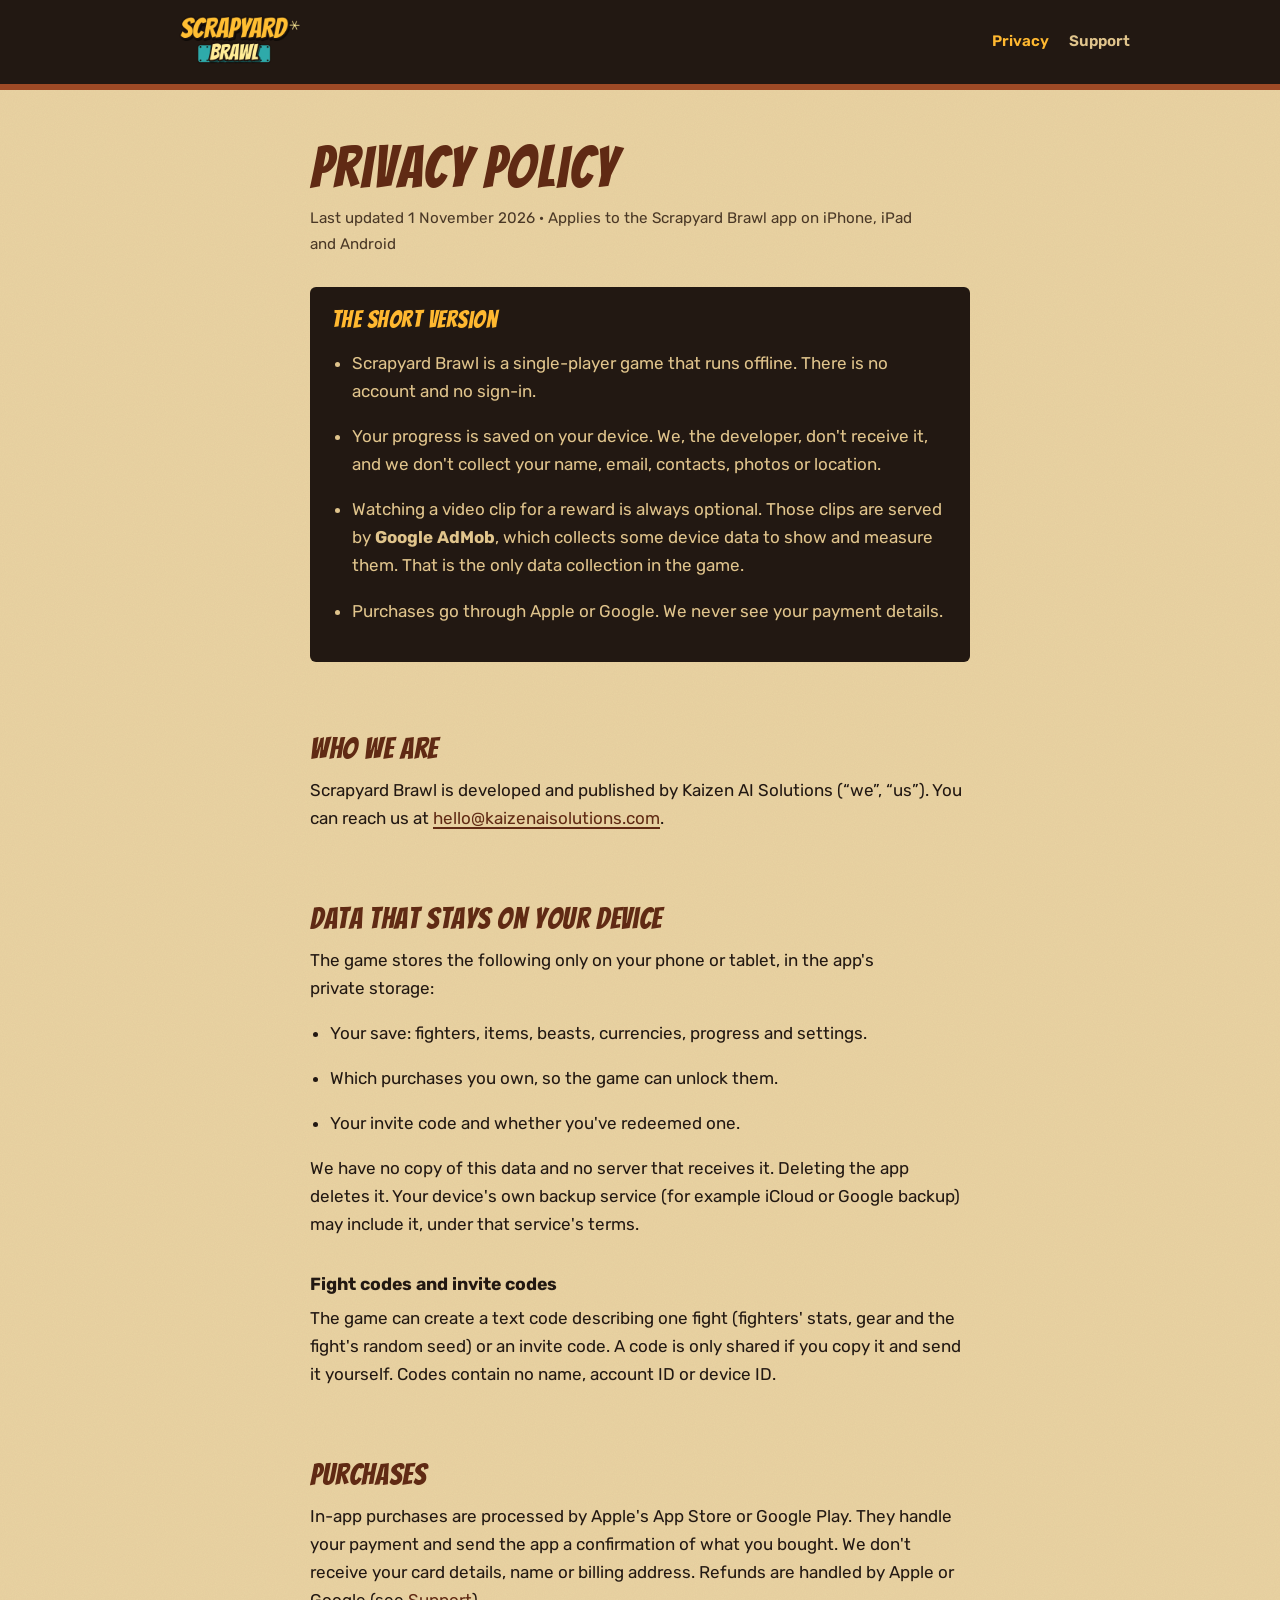
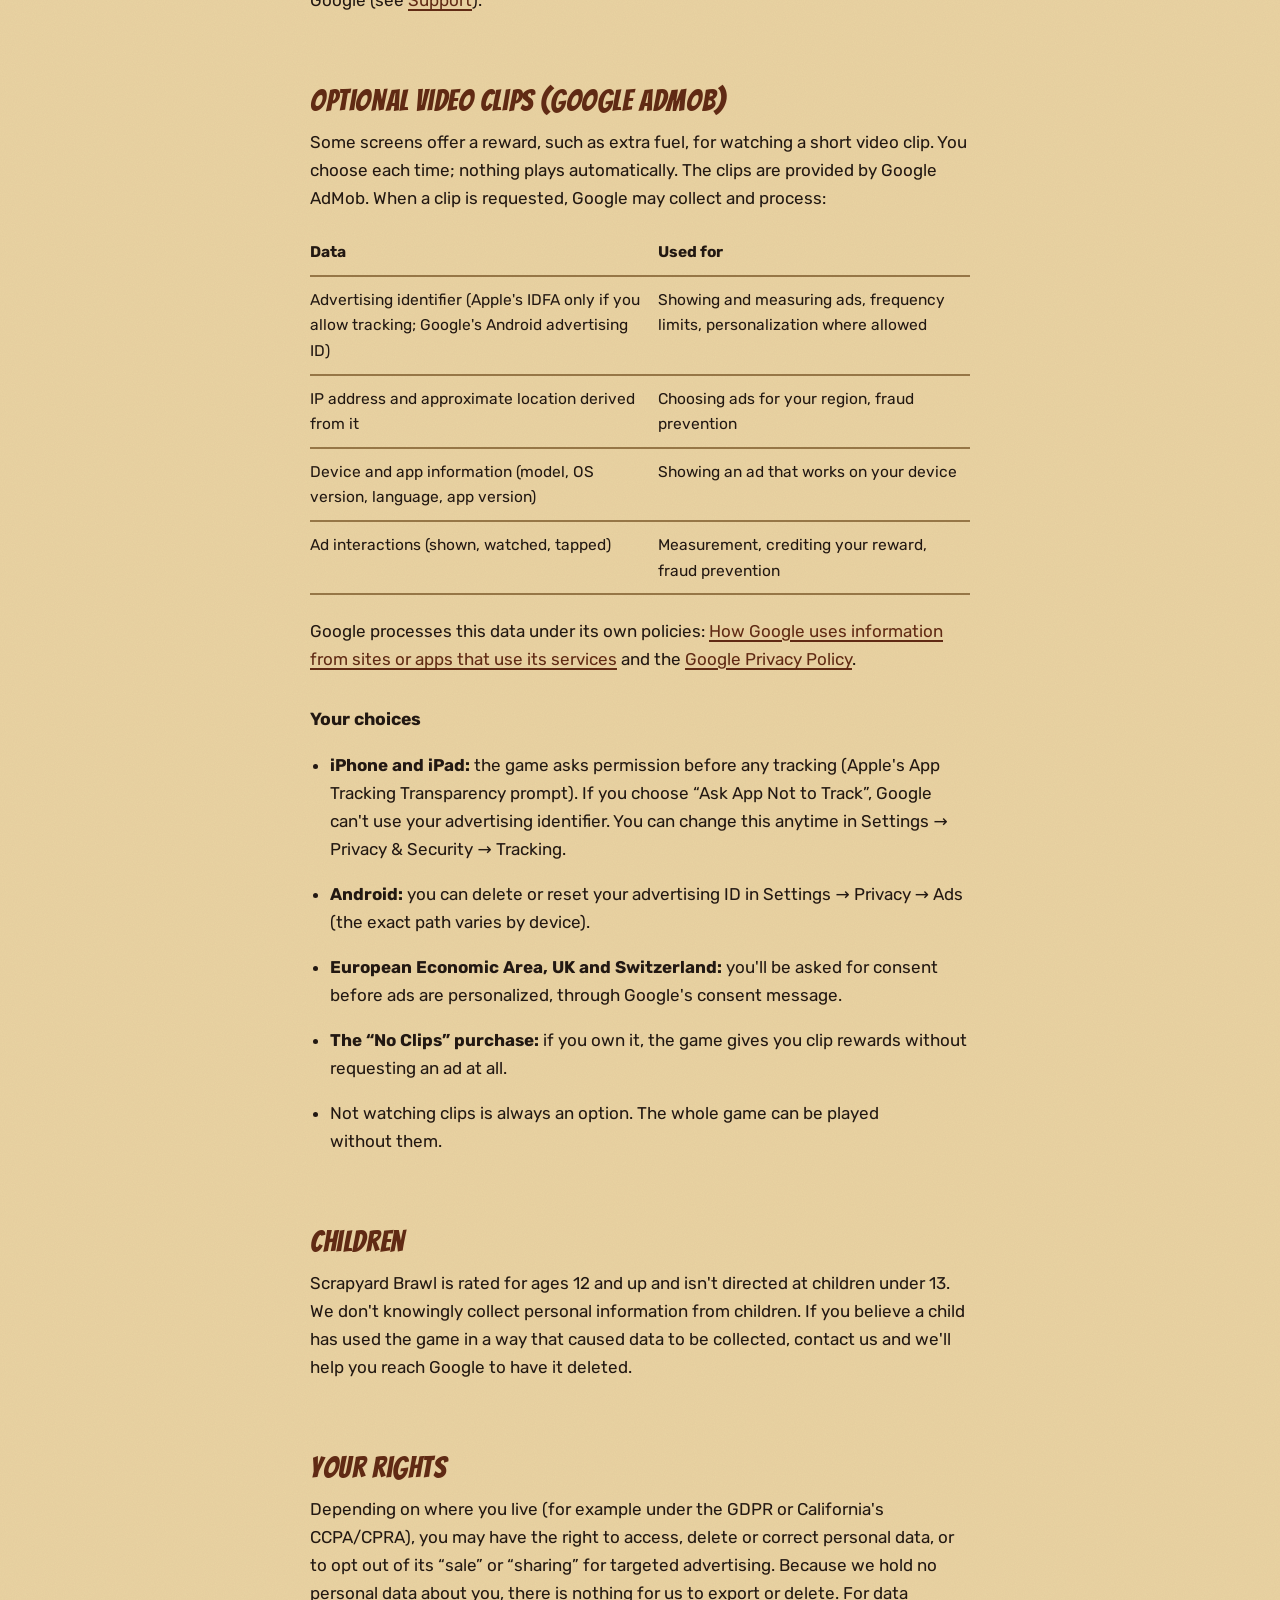
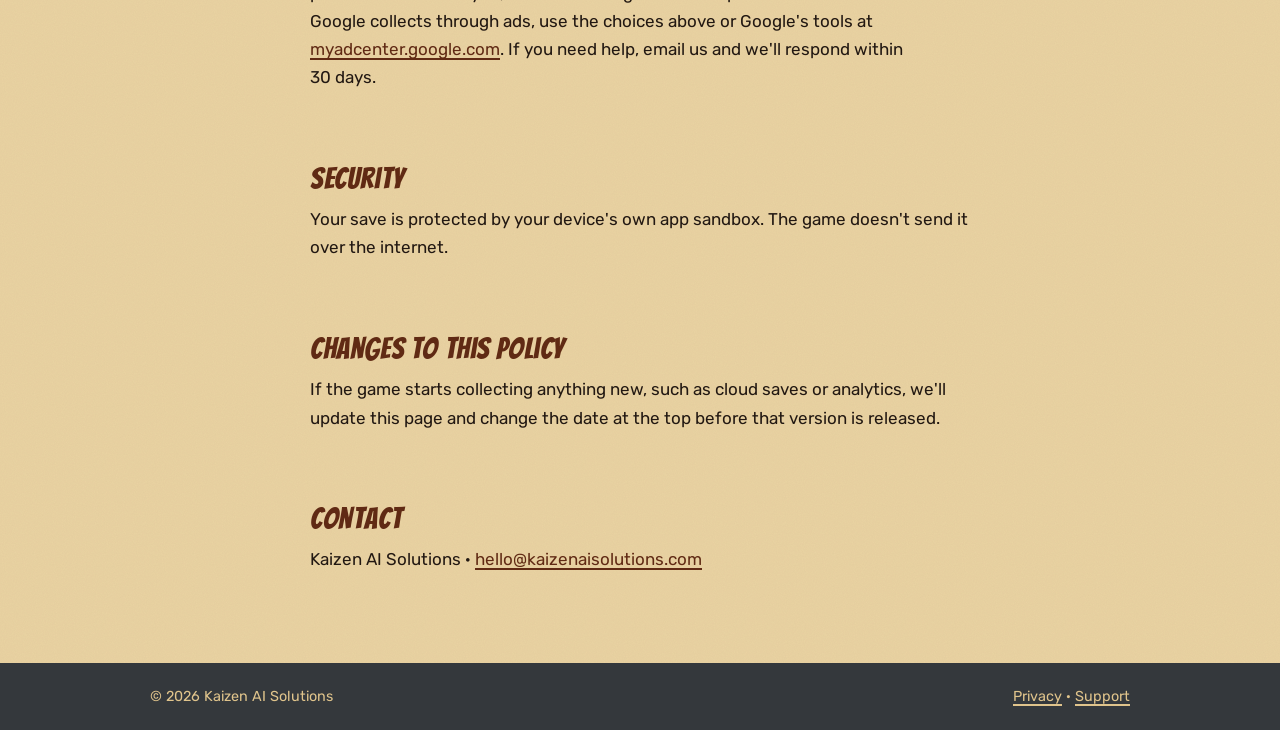
==== privacy.html @ 6009b408 "Scrapyard Brawl support, privacy and holding pages Co-Authored-By: Claude Opus 5.5 <noreply@anthropi" ====
<!doctype html>
<html lang="en">
<head>
<meta charset="utf-8">
<meta name="viewport" content="width=device-width, initial-scale=1">
<title>Privacy Policy · Scrapyard Brawl</title>
<meta name="description" content="What Scrapyard Brawl does and doesn't collect: the game is offline, saves stay on your device, and optional video clips are served by Google AdMob.">
<link rel="preload" href="fonts/bangers.ttf" as="font" type="font/ttf" crossorigin>
<link rel="icon" href="img/favicon.png" type="image/png">
<link rel="apple-touch-icon" href="img/apple-touch-icon.png">
<link rel="stylesheet" href="style.css">
</head>
<body>
<header class="bar"><div class="bar-inner">
  <a href="index.html"><img src="img/logo.png" alt="Scrapyard Brawl" width="168" height="56"></a>
  <nav><a href="privacy.html" aria-current="page">Privacy</a><a href="support.html">Support</a></nav>
</div></header>

<main><article class="doc">
<h1>Privacy Policy</h1>
<p class="meta">Last updated 1 November 2026 · Applies to the Scrapyard Brawl app on iPhone, iPad and Android</p>

<section class="plain">
  <h2>The short version</h2>
  <ul>
    <li>Scrapyard Brawl is a single-player game that runs offline. There is no account and no sign-in.</li>
    <li>Your progress is saved on your device. We, the developer, don't receive it, and we don't collect your name, email, contacts, photos or location.</li>
    <li>Watching a video clip for a reward is always optional. Those clips are served by <strong>Google AdMob</strong>, which collects some device data to show and measure them. That is the only data collection in the game.</li>
    <li>Purchases go through Apple or Google. We never see your payment details.</li>
  </ul>
</section>

<h2>Who we are</h2>
<p>Scrapyard Brawl is developed and published by Kaizen AI Solutions (“we”, “us”). You can reach us at <a href="mailto:hello@kaizenaisolutions.com">hello@kaizenaisolutions.com</a>.</p>

<h2>Data that stays on your device</h2>
<p>The game stores the following only on your phone or tablet, in the app's private storage:</p>
<ul>
  <li>Your save: fighters, items, beasts, currencies, progress and settings.</li>
  <li>Which purchases you own, so the game can unlock them.</li>
  <li>Your invite code and whether you've redeemed one.</li>
</ul>
<p>We have no copy of this data and no server that receives it. Deleting the app deletes it. Your device's own backup service (for example iCloud or Google backup) may include it, under that service's terms.</p>

<h3>Fight codes and invite codes</h3>
<p>The game can create a text code describing one fight (fighters' stats, gear and the fight's random seed) or an invite code. A code is only shared if you copy it and send it yourself. Codes contain no name, account ID or device ID.</p>

<h2>Purchases</h2>
<p>In-app purchases are processed by Apple's App Store or Google Play. They handle your payment and send the app a confirmation of what you bought. We don't receive your card details, name or billing address. Refunds are handled by Apple or Google (see <a href="support.html">Support</a>).</p>

<h2>Optional video clips (Google AdMob)</h2>
<p>Some screens offer a reward, such as extra fuel, for watching a short video clip. You choose each time; nothing plays automatically. The clips are provided by Google AdMob. When a clip is requested, Google may collect and process:</p>
<table>
  <thead><tr><th scope="col">Data</th><th scope="col">Used for</th></tr></thead>
  <tbody>
    <tr><td>Advertising identifier (Apple's IDFA only if you allow tracking; Google's Android advertising ID)</td><td>Showing and measuring ads, frequency limits, personalization where allowed</td></tr>
    <tr><td>IP address and approximate location derived from it</td><td>Choosing ads for your region, fraud prevention</td></tr>
    <tr><td>Device and app information (model, OS version, language, app version)</td><td>Showing an ad that works on your device</td></tr>
    <tr><td>Ad interactions (shown, watched, tapped)</td><td>Measurement, crediting your reward, fraud prevention</td></tr>
  </tbody>
</table>
<p>Google processes this data under its own policies: <a href="https://policies.google.com/technologies/partner-sites">How Google uses information from sites or apps that use its services</a> and the <a href="https://policies.google.com/privacy">Google Privacy Policy</a>.</p>

<h3>Your choices</h3>
<ul>
  <li><strong>iPhone and iPad:</strong> the game asks permission before any tracking (Apple's App Tracking Transparency prompt). If you choose “Ask App Not to Track”, Google can't use your advertising identifier. You can change this anytime in Settings → Privacy &amp; Security → Tracking.</li>
  <li><strong>Android:</strong> you can delete or reset your advertising ID in Settings → Privacy → Ads (the exact path varies by device).</li>
  <li><strong>European Economic Area, UK and Switzerland:</strong> you'll be asked for consent before ads are personalized, through Google's consent message.</li>
  <li><strong>The “No Clips” purchase:</strong> if you own it, the game gives you clip rewards without requesting an ad at all.</li>
  <li>Not watching clips is always an option. The whole game can be played without them.</li>
</ul>

<h2>Children</h2>
<p>Scrapyard Brawl is rated for ages 12 and up and isn't directed at children under 13. We don't knowingly collect personal information from children. If you believe a child has used the game in a way that caused data to be collected, contact us and we'll help you reach Google to have it deleted.</p>

<h2>Your rights</h2>
<p>Depending on where you live (for example under the GDPR or California's CCPA/CPRA), you may have the right to access, delete or correct personal data, or to opt out of its “sale” or “sharing” for targeted advertising. Because we hold no personal data about you, there is nothing for us to export or delete. For data Google collects through ads, use the choices above or Google's tools at <a href="https://myadcenter.google.com">myadcenter.google.com</a>. If you need help, email us and we'll respond within 30 days.</p>

<h2>Security</h2>
<p>Your save is protected by your device's own app sandbox. The game doesn't send it over the internet.</p>

<h2>Changes to this policy</h2>
<p>If the game starts collecting anything new, such as cloud saves or analytics, we'll update this page and change the date at the top before that version is released.</p>

<h2>Contact</h2>
<p>Kaizen AI Solutions · <a href="mailto:hello@kaizenaisolutions.com">hello@kaizenaisolutions.com</a></p>
</article></main>

<footer><div class="bar-inner">
  <span>© 2026 Kaizen AI Solutions</span>
  <span><a href="privacy.html">Privacy</a> · <a href="support.html">Support</a></span>
</div></footer>
</body>
</html>
---- style.css ----
/* Scrapyard Brawl site. Palette = the game's own UI tokens (game/tools/art/ui_synth.py). */
@font-face { font-family: "Bangers"; src: url("fonts/bangers.ttf") format("truetype"); font-display: swap; }
@font-face { font-family: "Rubik"; src: url("fonts/rubik.ttf") format("truetype"); font-weight: 300 900; font-display: swap; }

:root {
  --ink: #221812;
  --sand: #e0c48c;
  --sand-deep: #967646;
  --rust: #9e4a26;
  --rust-deep: #602a14;
  --amber: #ffb830;
  --teal: #2eaaaa;
  --steel-deep: #34383c;
  --page: #ead3a2;          /* sand lifted one step for long reading */
  --measure: 60ch;          /* Rubik is narrow: 60ch renders ~75 characters per line */
}

* { box-sizing: border-box; }
html { -webkit-text-size-adjust: 100%; }
body {
  margin: 0;
  min-height: 100vh;
  display: flex;
  flex-direction: column;
  background: var(--page);
  color: var(--ink);
  font: 400 1.0625rem/1.65 "Rubik", system-ui, sans-serif;
  /* scrap-paper grain, 5% */
  background-image: url("data:image/svg+xml,%3Csvg xmlns='http://www.w3.org/2000/svg' width='160' height='160'%3E%3Cfilter id='n'%3E%3CfeTurbulence type='fractalNoise' baseFrequency='.9' numOctaves='3' stitchTiles='stitch'/%3E%3CfeColorMatrix values='0 0 0 0 0.13 0 0 0 0 0.09 0 0 0 0 0.07 0 0 0 .05 0'/%3E%3C/filter%3E%3Crect width='100%25' height='100%25' filter='url(%23n)'/%3E%3C/svg%3E");
}

a { color: var(--rust-deep); text-decoration-thickness: 2px; text-underline-offset: 3px; }
a:hover { color: var(--rust); }
a:focus-visible { outline: 3px solid var(--teal); outline-offset: 2px; }

.bar {
  background: var(--ink);
  border-bottom: 6px solid var(--rust);
  padding: 14px 16px;
}
.bar-inner { max-width: 980px; margin: 0 auto; display: flex; align-items: center; justify-content: space-between; gap: 16px; flex-wrap: wrap; }
.bar img { display: block; height: 56px; width: auto; }
.bar nav { display: flex; gap: 20px; }
.bar nav a { color: var(--sand); font-weight: 600; text-decoration: none; font-size: 0.95rem; }
.bar nav a:hover, .bar nav a[aria-current="page"] { color: var(--amber); }

main { padding: 48px 16px 72px; flex: 1; }
.doc { max-width: var(--measure); margin: 0 auto; }

h1, h2 { font-family: "Bangers", "Rubik", sans-serif; font-weight: 400; letter-spacing: 0.02em; line-height: 1.05; }
h1 { font-size: clamp(2.6rem, 6vw, 3.6rem); color: var(--rust-deep); margin: 0 0 8px; }
h2 { font-size: 1.85rem; color: var(--rust-deep); margin: 2.4em 0 0.4em; }
h3 { font-size: 1.1rem; font-weight: 700; margin: 1.8em 0 0.3em; }
p, li { margin: 0 0 1em; text-wrap: pretty; }
ul { padding-left: 1.2em; }
.meta { color: #4a3826; font-size: 0.95rem; margin-bottom: 2em; }

.plain {
  background: var(--ink);
  color: var(--sand);
  border-radius: 6px;
  padding: 20px 22px;
  margin: 0 0 2em;
}
.plain h2 { color: var(--amber); margin-top: 0; font-size: 1.5rem; }
.plain p:last-child, .plain ul:last-child { margin-bottom: 0; }
.plain a { color: var(--amber); }

table { border-collapse: collapse; width: 100%; font-size: 0.97rem; margin: 0 0 1.4em; }
th, td { text-align: left; vertical-align: top; padding: 10px 12px 10px 0; border-bottom: 2px solid var(--sand-deep); }
th { font-weight: 700; }

footer { background: var(--steel-deep); color: var(--sand); padding: 22px 16px; font-size: 0.9rem; }
footer .bar-inner { gap: 8px 24px; }
footer a { color: var(--sand); }

/* holding page */
.hero { max-width: 980px; margin: 0 auto; text-align: center; }
.hero h1 { font-size: clamp(2.8rem, 8vw, 5rem); margin-bottom: 12px; }
.hero .lede { font-size: 1.2rem; max-width: 52ch; margin: 0 auto 28px; }
.status {
  display: inline-block; background: var(--teal); color: var(--ink);
  font-weight: 700; padding: 10px 18px; border: 3px solid var(--ink); border-radius: 6px;
}
.lineup { display: flex; justify-content: center; align-items: flex-end; gap: 4px; margin: 48px auto 0; max-width: 980px; flex-wrap: wrap; }
.lineup img { height: clamp(120px, 22vw, 220px); width: auto; filter: drop-shadow(0 6px 0 rgba(34, 24, 18, 0.25)); }
.facts { max-width: 760px; margin: 56px auto 0; display: grid; grid-template-columns: repeat(auto-fit, minmax(200px, 1fr)); gap: 28px 32px; text-align: left; }
.facts strong { display: block; font-family: "Bangers", sans-serif; font-weight: 400; font-size: 1.6rem; color: var(--rust-deep); letter-spacing: 0.02em; }
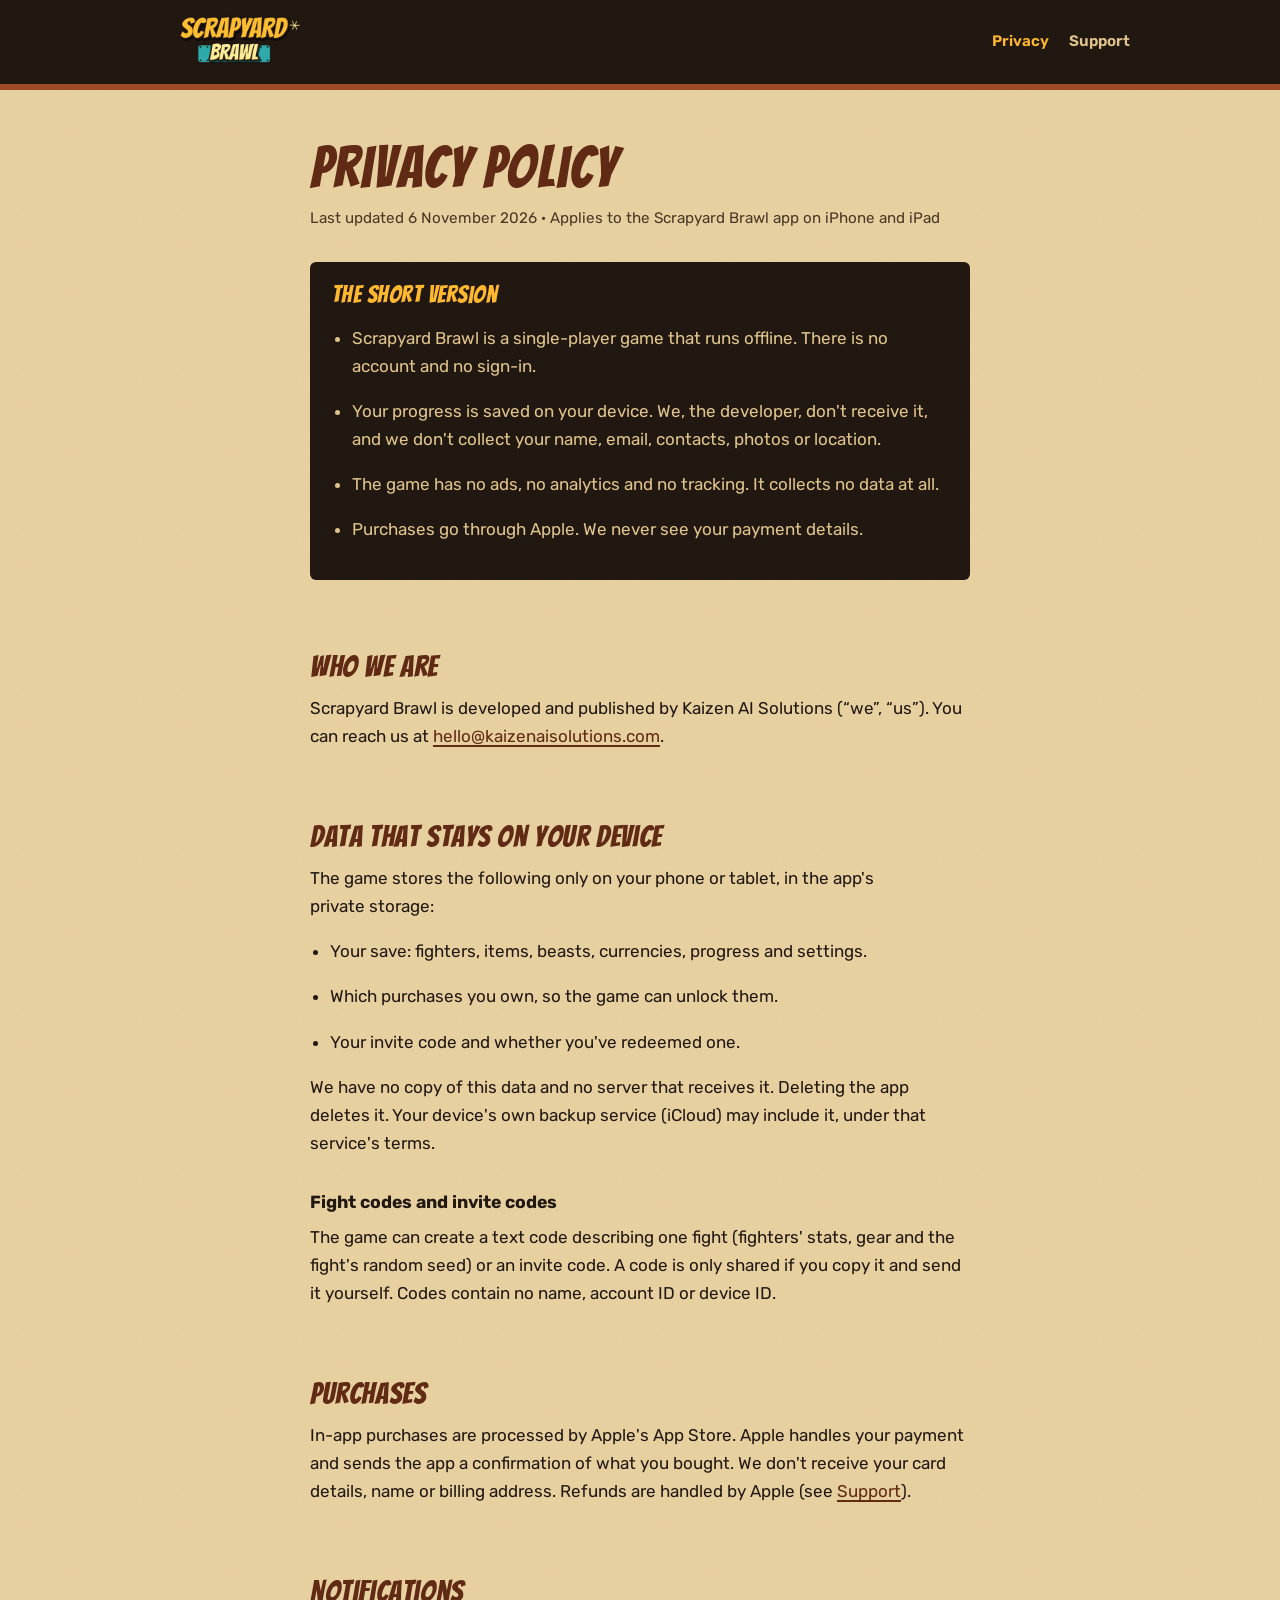
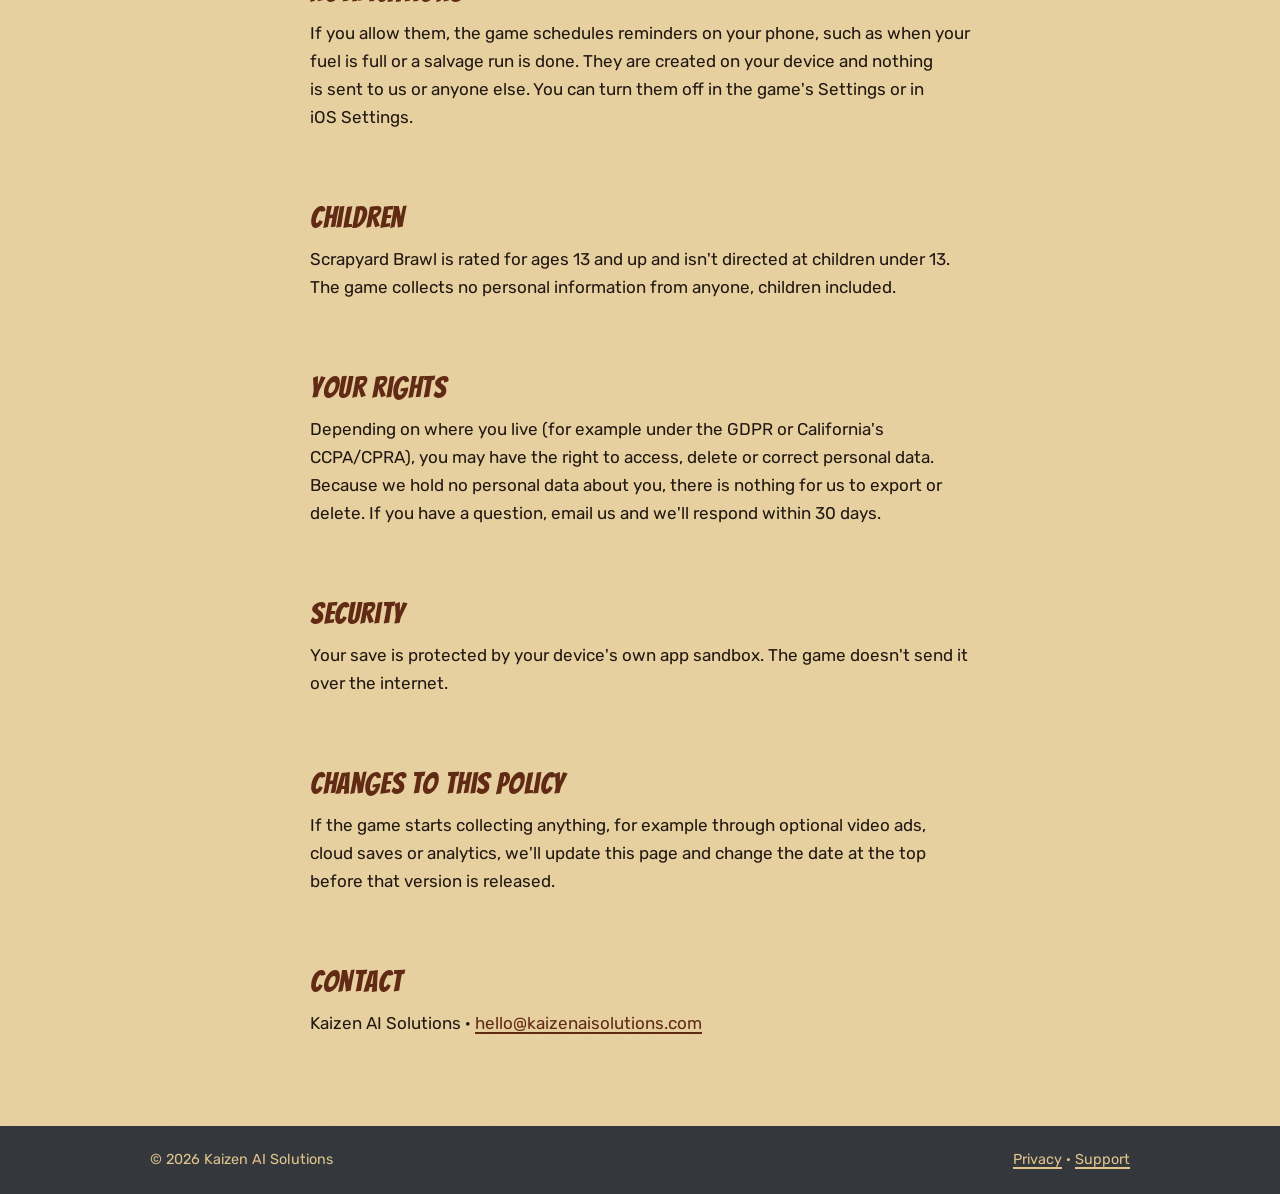
==== commit 6f1d0a35: "Pages for the 1.0 build: no ads, iPhone, notifications, ages 13 and up" ====
--- a/privacy.html
+++ b/privacy.html
@@ -4,7 +4,7 @@
 <meta charset="utf-8">
 <meta name="viewport" content="width=device-width, initial-scale=1">
 <title>Privacy Policy · Scrapyard Brawl</title>
-<meta name="description" content="What Scrapyard Brawl does and doesn't collect: the game is offline, saves stay on your device, and optional video clips are served by Google AdMob.">
+<meta name="description" content="What Scrapyard Brawl does and doesn't collect: the game is offline, saves stay on your device, and it collects no data.">
 <link rel="preload" href="fonts/bangers.ttf" as="font" type="font/ttf" crossorigin>
 <link rel="icon" href="img/favicon.png" type="image/png">
 <link rel="apple-touch-icon" href="img/apple-touch-icon.png">
@@ -18,15 +18,15 @@
 
 <main><article class="doc">
 <h1>Privacy Policy</h1>
-<p class="meta">Last updated 1 November 2026 · Applies to the Scrapyard Brawl app on iPhone, iPad and Android</p>
+<p class="meta">Last updated 6 November 2026 · Applies to the Scrapyard Brawl app on iPhone and iPad</p>
 
 <section class="plain">
   <h2>The short version</h2>
   <ul>
     <li>Scrapyard Brawl is a single-player game that runs offline. There is no account and no sign-in.</li>
     <li>Your progress is saved on your device. We, the developer, don't receive it, and we don't collect your name, email, contacts, photos or location.</li>
-    <li>Watching a video clip for a reward is always optional. Those clips are served by <strong>Google AdMob</strong>, which collects some device data to show and measure them. That is the only data collection in the game.</li>
-    <li>Purchases go through Apple or Google. We never see your payment details.</li>
+    <li>The game has no ads, no analytics and no tracking. It collects no data at all.</li>
+    <li>Purchases go through Apple. We never see your payment details.</li>
   </ul>
 </section>
 
@@ -40,47 +40,28 @@
   <li>Which purchases you own, so the game can unlock them.</li>
   <li>Your invite code and whether you've redeemed one.</li>
 </ul>
-<p>We have no copy of this data and no server that receives it. Deleting the app deletes it. Your device's own backup service (for example iCloud or Google backup) may include it, under that service's terms.</p>
+<p>We have no copy of this data and no server that receives it. Deleting the app deletes it. Your device's own backup service (iCloud) may include it, under that service's terms.</p>
 
 <h3>Fight codes and invite codes</h3>
 <p>The game can create a text code describing one fight (fighters' stats, gear and the fight's random seed) or an invite code. A code is only shared if you copy it and send it yourself. Codes contain no name, account ID or device ID.</p>
 
 <h2>Purchases</h2>
-<p>In-app purchases are processed by Apple's App Store or Google Play. They handle your payment and send the app a confirmation of what you bought. We don't receive your card details, name or billing address. Refunds are handled by Apple or Google (see <a href="support.html">Support</a>).</p>
+<p>In-app purchases are processed by Apple's App Store. Apple handles your payment and sends the app a confirmation of what you bought. We don't receive your card details, name or billing address. Refunds are handled by Apple (see <a href="support.html">Support</a>).</p>
 
-<h2>Optional video clips (Google AdMob)</h2>
-<p>Some screens offer a reward, such as extra fuel, for watching a short video clip. You choose each time; nothing plays automatically. The clips are provided by Google AdMob. When a clip is requested, Google may collect and process:</p>
-<table>
-  <thead><tr><th scope="col">Data</th><th scope="col">Used for</th></tr></thead>
-  <tbody>
-    <tr><td>Advertising identifier (Apple's IDFA only if you allow tracking; Google's Android advertising ID)</td><td>Showing and measuring ads, frequency limits, personalization where allowed</td></tr>
-    <tr><td>IP address and approximate location derived from it</td><td>Choosing ads for your region, fraud prevention</td></tr>
-    <tr><td>Device and app information (model, OS version, language, app version)</td><td>Showing an ad that works on your device</td></tr>
-    <tr><td>Ad interactions (shown, watched, tapped)</td><td>Measurement, crediting your reward, fraud prevention</td></tr>
-  </tbody>
-</table>
-<p>Google processes this data under its own policies: <a href="https://policies.google.com/technologies/partner-sites">How Google uses information from sites or apps that use its services</a> and the <a href="https://policies.google.com/privacy">Google Privacy Policy</a>.</p>
-
-<h3>Your choices</h3>
-<ul>
-  <li><strong>iPhone and iPad:</strong> the game asks permission before any tracking (Apple's App Tracking Transparency prompt). If you choose “Ask App Not to Track”, Google can't use your advertising identifier. You can change this anytime in Settings → Privacy &amp; Security → Tracking.</li>
-  <li><strong>Android:</strong> you can delete or reset your advertising ID in Settings → Privacy → Ads (the exact path varies by device).</li>
-  <li><strong>European Economic Area, UK and Switzerland:</strong> you'll be asked for consent before ads are personalized, through Google's consent message.</li>
-  <li><strong>The “No Clips” purchase:</strong> if you own it, the game gives you clip rewards without requesting an ad at all.</li>
-  <li>Not watching clips is always an option. The whole game can be played without them.</li>
-</ul>
+<h2>Notifications</h2>
+<p>If you allow them, the game schedules reminders on your phone, such as when your fuel is full or a salvage run is done. They are created on your device and nothing is sent to us or anyone else. You can turn them off in the game's Settings or in iOS Settings.</p>
 
 <h2>Children</h2>
-<p>Scrapyard Brawl is rated for ages 12 and up and isn't directed at children under 13. We don't knowingly collect personal information from children. If you believe a child has used the game in a way that caused data to be collected, contact us and we'll help you reach Google to have it deleted.</p>
+<p>Scrapyard Brawl is rated for ages 13 and up and isn't directed at children under 13. The game collects no personal information from anyone, children included.</p>
 
 <h2>Your rights</h2>
-<p>Depending on where you live (for example under the GDPR or California's CCPA/CPRA), you may have the right to access, delete or correct personal data, or to opt out of its “sale” or “sharing” for targeted advertising. Because we hold no personal data about you, there is nothing for us to export or delete. For data Google collects through ads, use the choices above or Google's tools at <a href="https://myadcenter.google.com">myadcenter.google.com</a>. If you need help, email us and we'll respond within 30 days.</p>
+<p>Depending on where you live (for example under the GDPR or California's CCPA/CPRA), you may have the right to access, delete or correct personal data. Because we hold no personal data about you, there is nothing for us to export or delete. If you have a question, email us and we'll respond within 30 days.</p>
 
 <h2>Security</h2>
 <p>Your save is protected by your device's own app sandbox. The game doesn't send it over the internet.</p>
 
 <h2>Changes to this policy</h2>
-<p>If the game starts collecting anything new, such as cloud saves or analytics, we'll update this page and change the date at the top before that version is released.</p>
+<p>If the game starts collecting anything, for example through optional video ads, cloud saves or analytics, we'll update this page and change the date at the top before that version is released.</p>
 
 <h2>Contact</h2>
 <p>Kaizen AI Solutions · <a href="mailto:hello@kaizenaisolutions.com">hello@kaizenaisolutions.com</a></p>
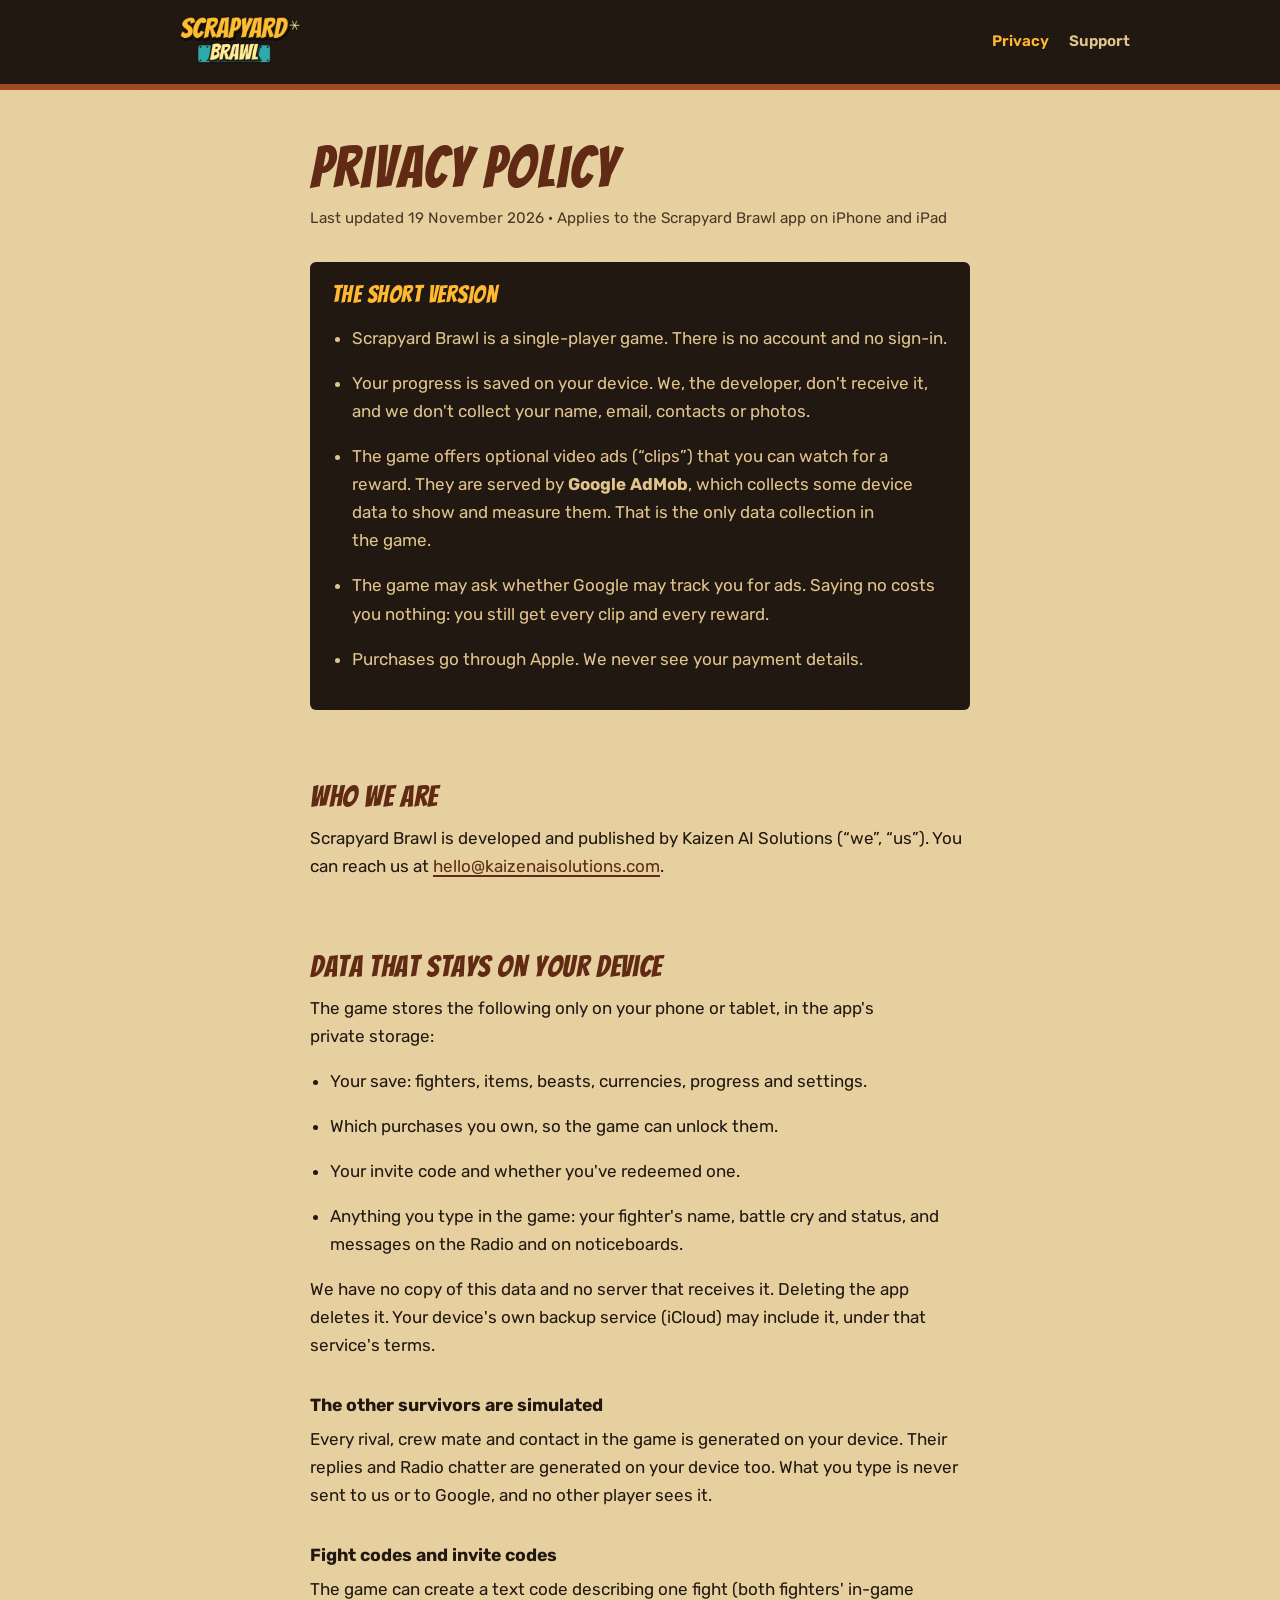
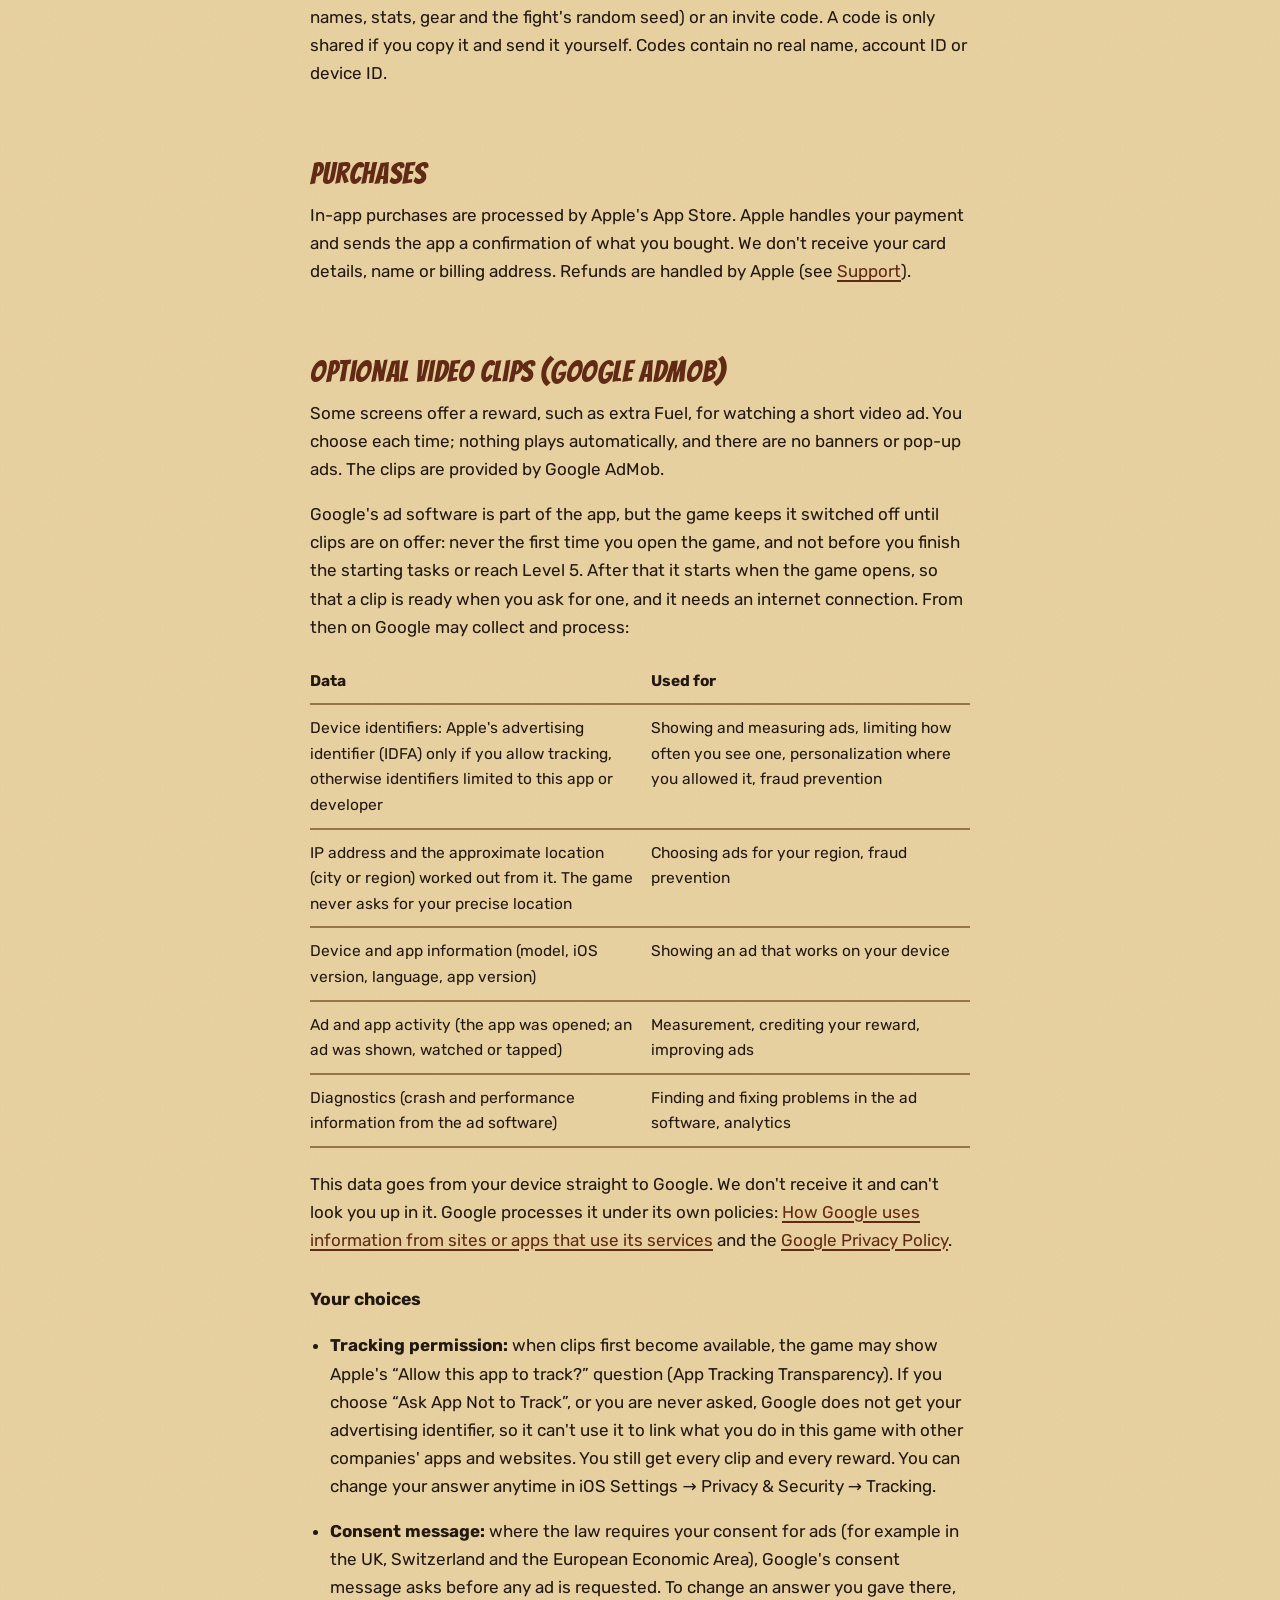
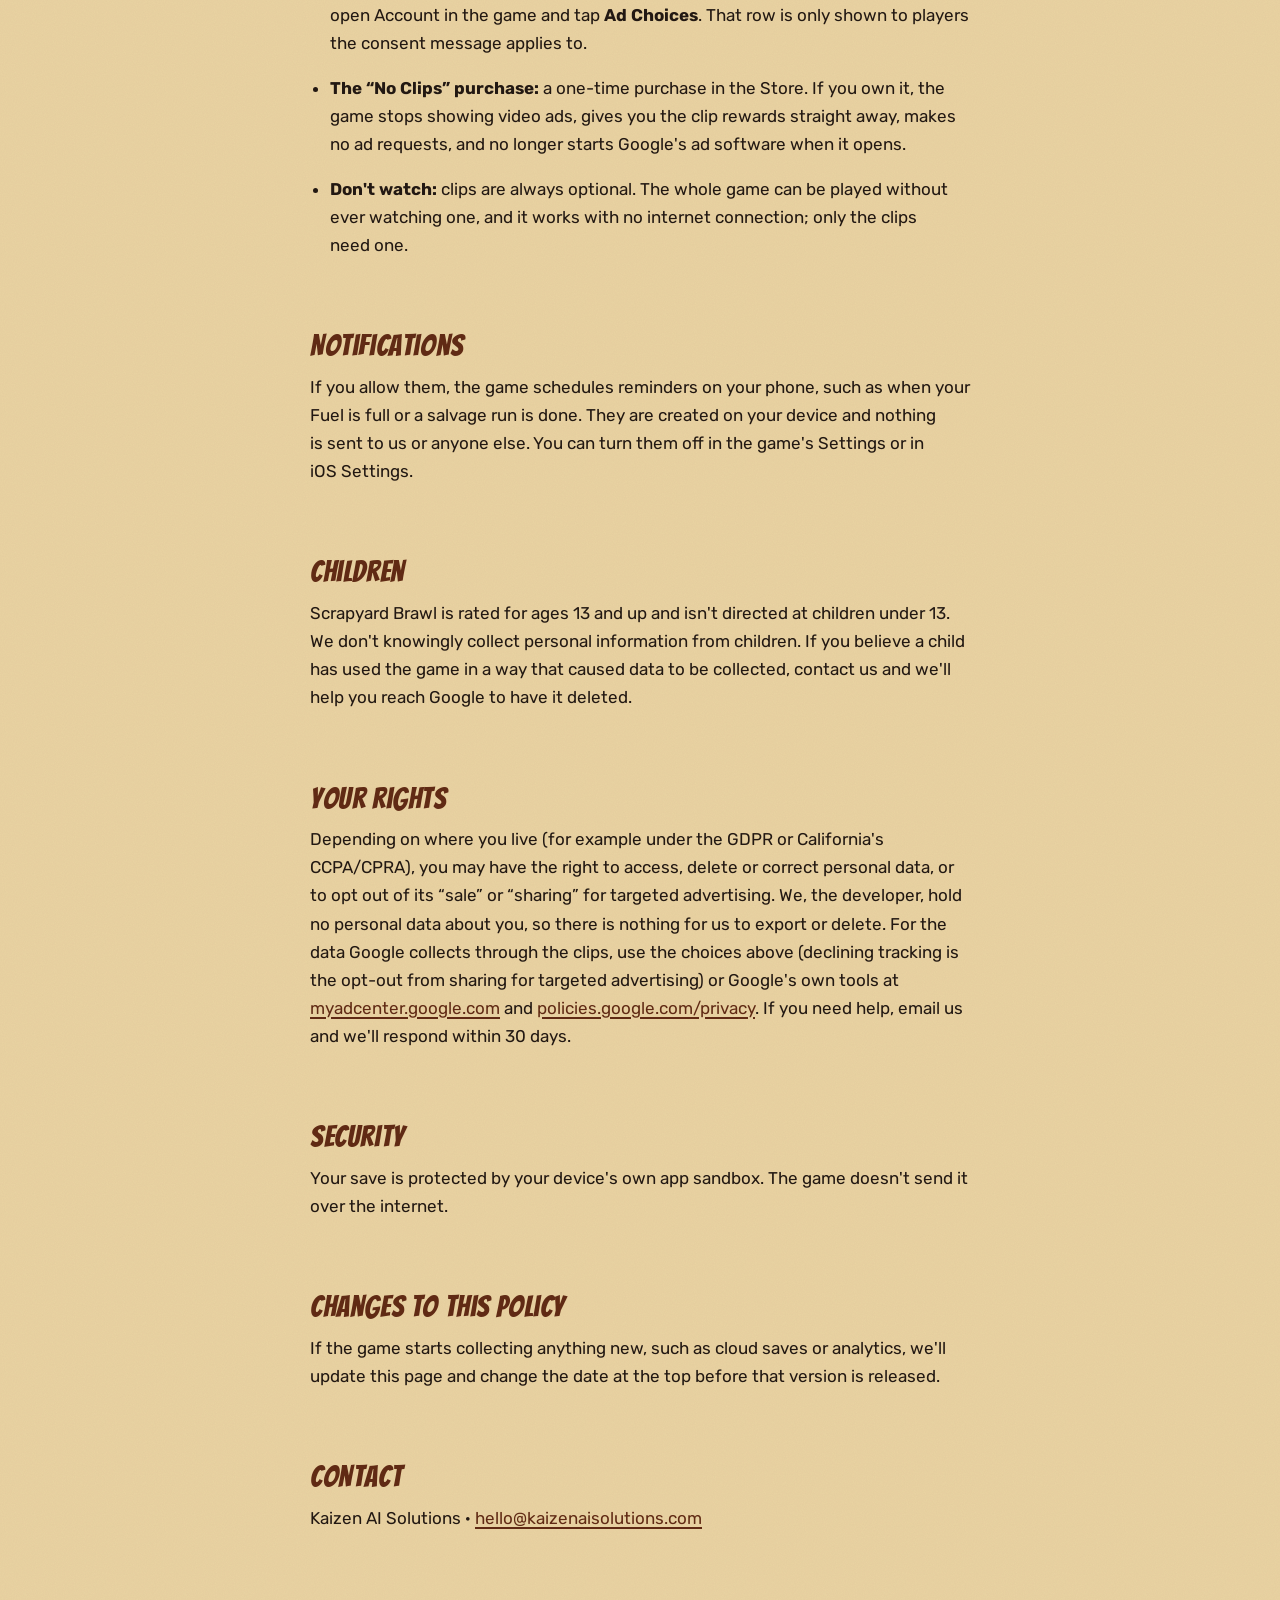
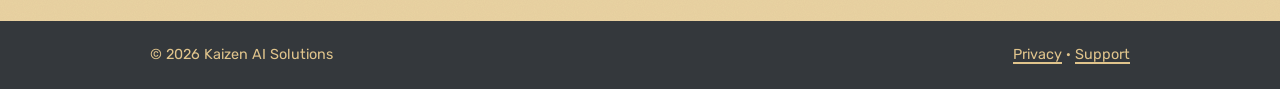
==== commit 69a83e05: "Pages for the ads-on 1.0 build: AdMob rewarded clips, privacy policy of 19 November 2026" ====
--- a/privacy.html
+++ b/privacy.html
@@ -4,7 +4,7 @@
 <meta charset="utf-8">
 <meta name="viewport" content="width=device-width, initial-scale=1">
 <title>Privacy Policy · Scrapyard Brawl</title>
-<meta name="description" content="What Scrapyard Brawl does and doesn't collect: the game is offline, saves stay on your device, and it collects no data.">
+<meta name="description" content="What Scrapyard Brawl does and doesn't collect: no account, saves stay on your device, and the optional reward video ads are served by Google AdMob.">
 <link rel="preload" href="fonts/bangers.ttf" as="font" type="font/ttf" crossorigin>
 <link rel="icon" href="img/favicon.png" type="image/png">
 <link rel="apple-touch-icon" href="img/apple-touch-icon.png">
@@ -18,14 +18,15 @@
 
 <main><article class="doc">
 <h1>Privacy Policy</h1>
-<p class="meta">Last updated 6 November 2026 · Applies to the Scrapyard Brawl app on iPhone and iPad</p>
+<p class="meta">Last updated 19 November 2026 · Applies to the Scrapyard Brawl app on iPhone and iPad</p>
 
 <section class="plain">
   <h2>The short version</h2>
   <ul>
-    <li>Scrapyard Brawl is a single-player game that runs offline. There is no account and no sign-in.</li>
-    <li>Your progress is saved on your device. We, the developer, don't receive it, and we don't collect your name, email, contacts, photos or location.</li>
-    <li>The game has no ads, no analytics and no tracking. It collects no data at all.</li>
+    <li>Scrapyard Brawl is a single-player game. There is no account and no sign-in.</li>
+    <li>Your progress is saved on your device. We, the developer, don't receive it, and we don't collect your name, email, contacts or photos.</li>
+    <li>The game offers optional video ads (“clips”) that you can watch for a reward. They are served by <strong>Google AdMob</strong>, which collects some device data to show and measure them. That is the only data collection in the game.</li>
+    <li>The game may ask whether Google may track you for ads. Saying no costs you nothing: you still get every clip and every reward.</li>
     <li>Purchases go through Apple. We never see your payment details.</li>
   </ul>
 </section>
@@ -39,29 +40,56 @@
   <li>Your save: fighters, items, beasts, currencies, progress and settings.</li>
   <li>Which purchases you own, so the game can unlock them.</li>
   <li>Your invite code and whether you've redeemed one.</li>
+  <li>Anything you type in the game: your fighter's name, battle cry and status, and messages on the Radio and on noticeboards.</li>
 </ul>
 <p>We have no copy of this data and no server that receives it. Deleting the app deletes it. Your device's own backup service (iCloud) may include it, under that service's terms.</p>
 
+<h3>The other survivors are simulated</h3>
+<p>Every rival, crew mate and contact in the game is generated on your device. Their replies and Radio chatter are generated on your device too. What you type is never sent to us or to Google, and no other player sees it.</p>
+
 <h3>Fight codes and invite codes</h3>
-<p>The game can create a text code describing one fight (fighters' stats, gear and the fight's random seed) or an invite code. A code is only shared if you copy it and send it yourself. Codes contain no name, account ID or device ID.</p>
+<p>The game can create a text code describing one fight (both fighters' in-game names, stats, gear and the fight's random seed) or an invite code. A code is only shared if you copy it and send it yourself. Codes contain no real name, account ID or device ID.</p>
 
 <h2>Purchases</h2>
 <p>In-app purchases are processed by Apple's App Store. Apple handles your payment and sends the app a confirmation of what you bought. We don't receive your card details, name or billing address. Refunds are handled by Apple (see <a href="support.html">Support</a>).</p>
 
+<h2>Optional video clips (Google AdMob)</h2>
+<p>Some screens offer a reward, such as extra Fuel, for watching a short video ad. You choose each time; nothing plays automatically, and there are no banners or pop-up ads. The clips are provided by Google AdMob.</p>
+<p>Google's ad software is part of the app, but the game keeps it switched off until clips are on offer: never the first time you open the game, and not before you finish the starting tasks or reach Level 5. After that it starts when the game opens, so that a clip is ready when you ask for one, and it needs an internet connection. From then on Google may collect and process:</p>
+<table>
+  <thead><tr><th scope="col">Data</th><th scope="col">Used for</th></tr></thead>
+  <tbody>
+    <tr><td>Device identifiers: Apple's advertising identifier (IDFA) only if you allow tracking, otherwise identifiers limited to this app or developer</td><td>Showing and measuring ads, limiting how often you see one, personalization where you allowed it, fraud prevention</td></tr>
+    <tr><td>IP address and the approximate location (city or region) worked out from it. The game never asks for your precise location</td><td>Choosing ads for your region, fraud prevention</td></tr>
+    <tr><td>Device and app information (model, iOS version, language, app version)</td><td>Showing an ad that works on your device</td></tr>
+    <tr><td>Ad and app activity (the app was opened; an ad was shown, watched or tapped)</td><td>Measurement, crediting your reward, improving ads</td></tr>
+    <tr><td>Diagnostics (crash and performance information from the ad software)</td><td>Finding and fixing problems in the ad software, analytics</td></tr>
+  </tbody>
+</table>
+<p>This data goes from your device straight to Google. We don't receive it and can't look you up in it. Google processes it under its own policies: <a href="https://policies.google.com/technologies/partner-sites">How Google uses information from sites or apps that use its services</a> and the <a href="https://policies.google.com/privacy">Google Privacy Policy</a>.</p>
+
+<h3>Your choices</h3>
+<ul>
+  <li><strong>Tracking permission:</strong> when clips first become available, the game may show Apple's “Allow this app to track?” question (App Tracking Transparency). If you choose “Ask App Not to Track”, or you are never asked, Google does not get your advertising identifier, so it can't use it to link what you do in this game with other companies' apps and websites. You still get every clip and every reward. You can change your answer anytime in iOS Settings → Privacy &amp; Security → Tracking.</li>
+  <li><strong>Consent message:</strong> where the law requires your consent for ads (for example in the UK, Switzerland and the European Economic Area), Google's consent message asks before any ad is requested. To change an answer you gave there, open Account in the game and tap <strong>Ad Choices</strong>. That row is only shown to players the consent message applies to.</li>
+  <li><strong>The “No Clips” purchase:</strong> a one-time purchase in the Store. If you own it, the game stops showing video ads, gives you the clip rewards straight away, makes no ad requests, and no longer starts Google's ad software when it opens.</li>
+  <li><strong>Don't watch:</strong> clips are always optional. The whole game can be played without ever watching one, and it works with no internet connection; only the clips need one.</li>
+</ul>
+
 <h2>Notifications</h2>
-<p>If you allow them, the game schedules reminders on your phone, such as when your fuel is full or a salvage run is done. They are created on your device and nothing is sent to us or anyone else. You can turn them off in the game's Settings or in iOS Settings.</p>
+<p>If you allow them, the game schedules reminders on your phone, such as when your Fuel is full or a salvage run is done. They are created on your device and nothing is sent to us or anyone else. You can turn them off in the game's Settings or in iOS Settings.</p>
 
 <h2>Children</h2>
-<p>Scrapyard Brawl is rated for ages 13 and up and isn't directed at children under 13. The game collects no personal information from anyone, children included.</p>
+<p>Scrapyard Brawl is rated for ages 13 and up and isn't directed at children under 13. We don't knowingly collect personal information from children. If you believe a child has used the game in a way that caused data to be collected, contact us and we'll help you reach Google to have it deleted.</p>
 
 <h2>Your rights</h2>
-<p>Depending on where you live (for example under the GDPR or California's CCPA/CPRA), you may have the right to access, delete or correct personal data. Because we hold no personal data about you, there is nothing for us to export or delete. If you have a question, email us and we'll respond within 30 days.</p>
+<p>Depending on where you live (for example under the GDPR or California's CCPA/CPRA), you may have the right to access, delete or correct personal data, or to opt out of its “sale” or “sharing” for targeted advertising. We, the developer, hold no personal data about you, so there is nothing for us to export or delete. For the data Google collects through the clips, use the choices above (declining tracking is the opt-out from sharing for targeted advertising) or Google's own tools at <a href="https://myadcenter.google.com">myadcenter.google.com</a> and <a href="https://policies.google.com/privacy">policies.google.com/privacy</a>. If you need help, email us and we'll respond within 30 days.</p>
 
 <h2>Security</h2>
 <p>Your save is protected by your device's own app sandbox. The game doesn't send it over the internet.</p>
 
 <h2>Changes to this policy</h2>
-<p>If the game starts collecting anything, for example through optional video ads, cloud saves or analytics, we'll update this page and change the date at the top before that version is released.</p>
+<p>If the game starts collecting anything new, such as cloud saves or analytics, we'll update this page and change the date at the top before that version is released.</p>
 
 <h2>Contact</h2>
 <p>Kaizen AI Solutions · <a href="mailto:hello@kaizenaisolutions.com">hello@kaizenaisolutions.com</a></p>
